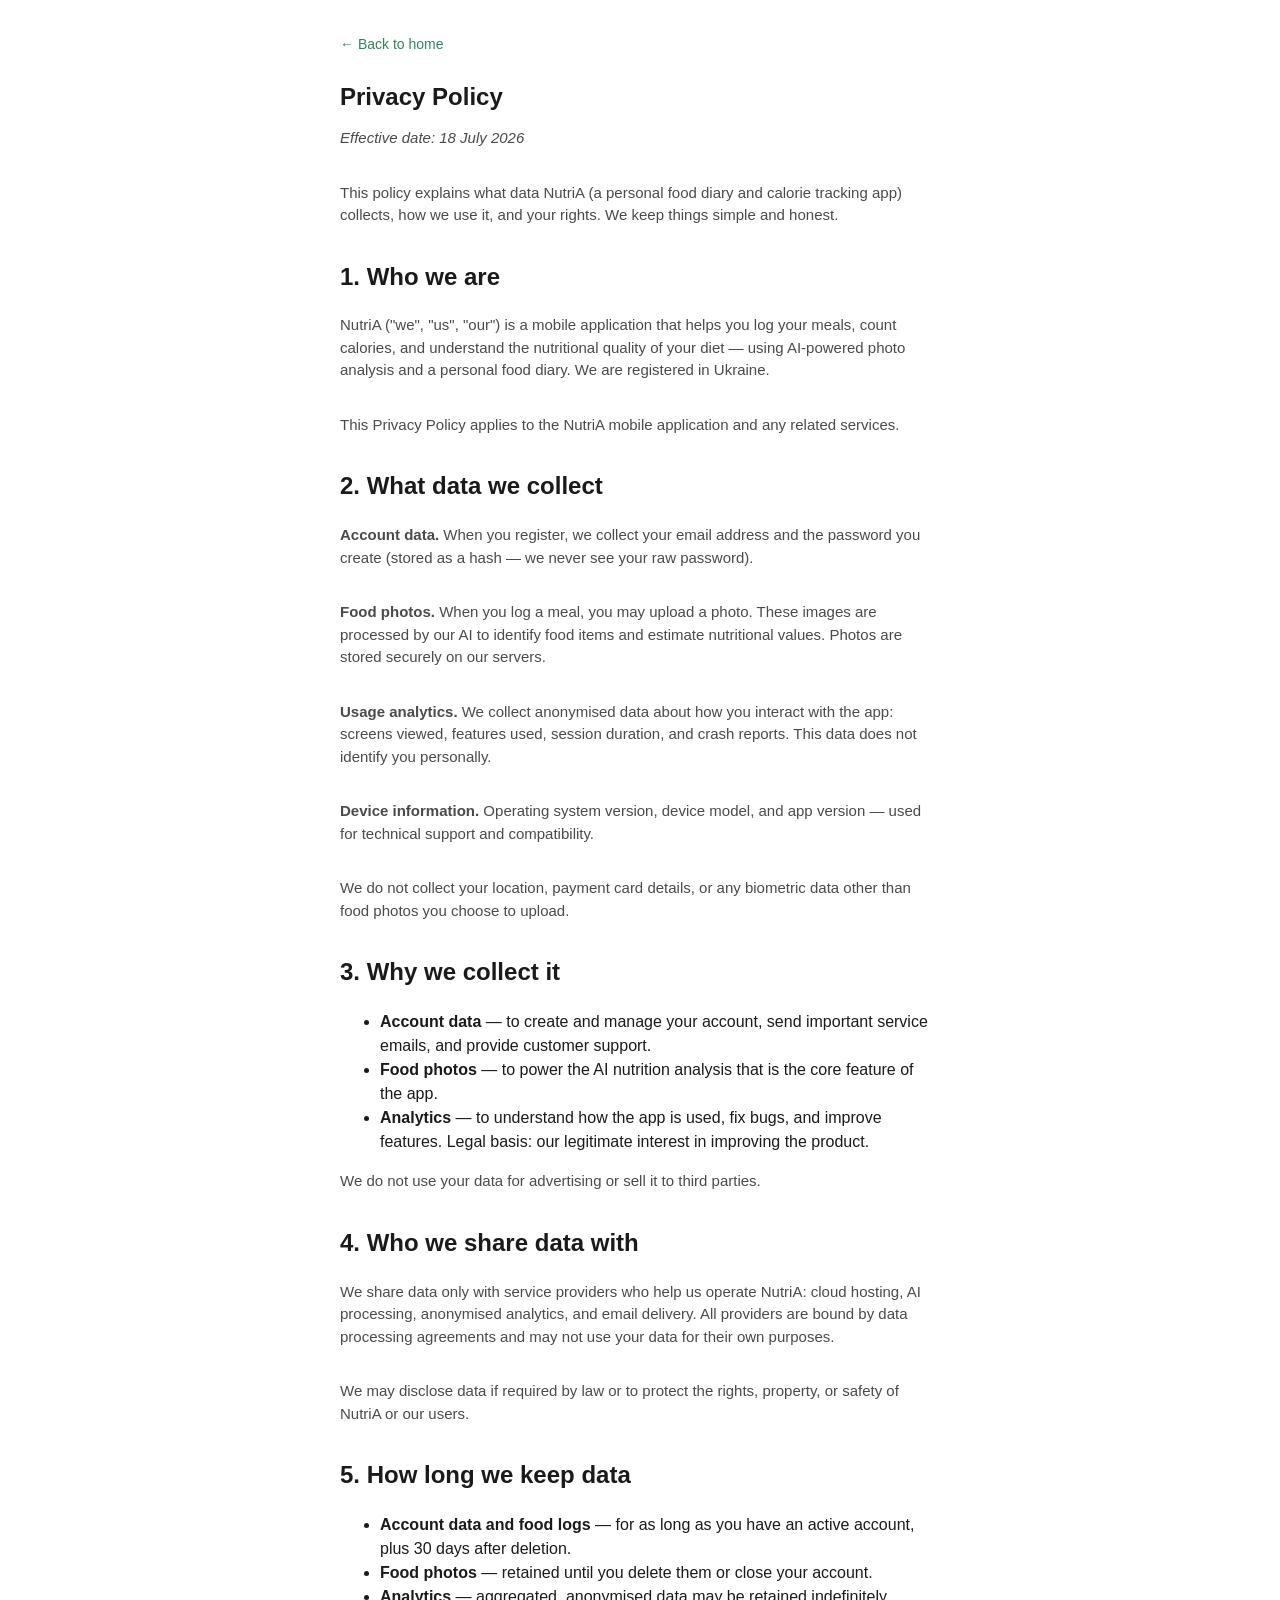
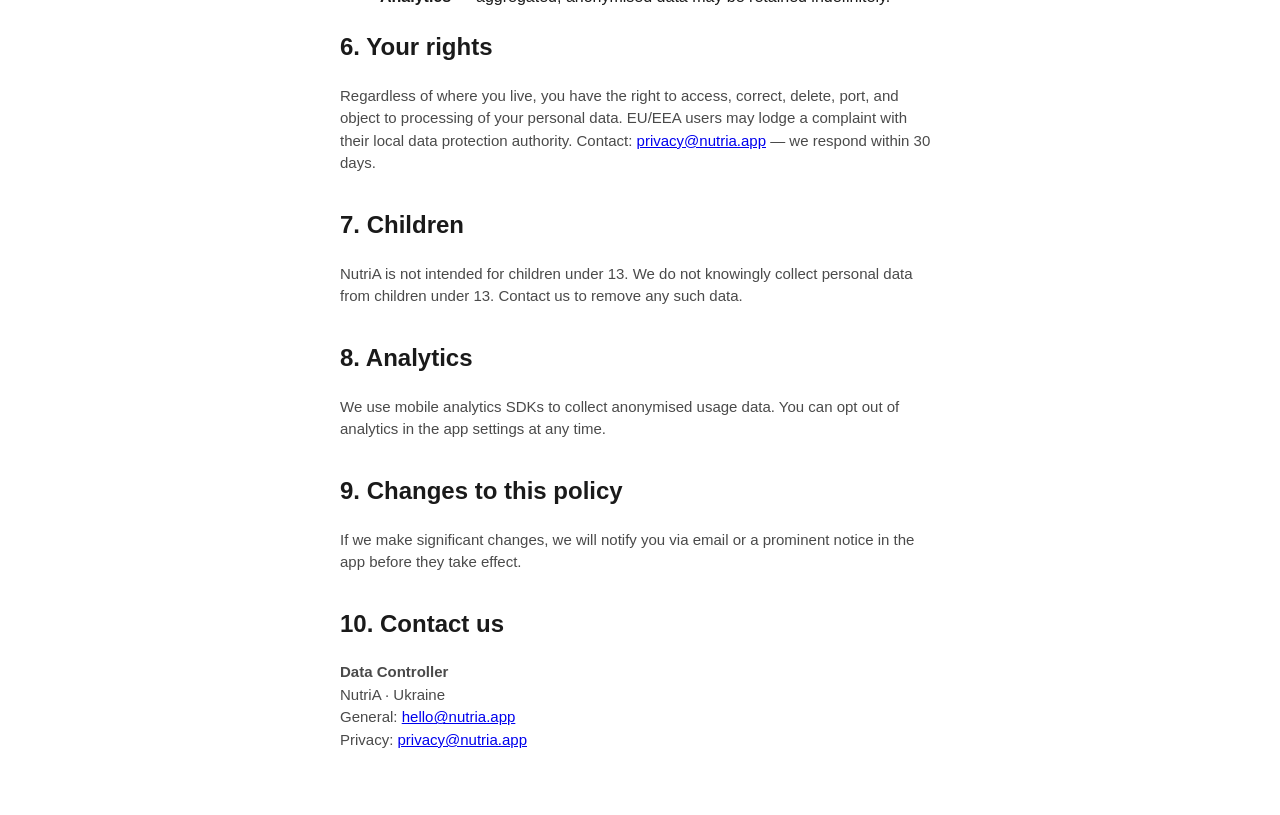
==== privacy.html @ b4bfec24 "Add NutriA welcome page with app store redirect, Terms of Use, and Privacy Policy Co-Authored-By: Cl" ====
<!doctype html>
<html lang="en">
<head>
  <meta charset="UTF-8" />
  <meta name="viewport" content="width=device-width, initial-scale=1.0" />
  <title>Privacy Policy — NutriA</title>
  <link rel="stylesheet" href="css/style.css" />
</head>
<body>
  <div class="legal">
    <a class="back-link" href="index.html">&larr; Back to home</a>
    <h1>Privacy Policy</h1>
    <p><em>Effective date: 18 July 2026</em></p>
    <p>This policy explains what data NutriA (a personal food diary and calorie tracking app) collects, how we use it, and your rights. We keep things simple and honest.</p>

    <h2>1. Who we are</h2>
    <p>NutriA ("we", "us", "our") is a mobile application that helps you log your meals, count calories, and understand the nutritional quality of your diet — using AI-powered photo analysis and a personal food diary. We are registered in Ukraine.</p>
    <p>This Privacy Policy applies to the NutriA mobile application and any related services.</p>

    <h2>2. What data we collect</h2>
    <p><strong>Account data.</strong> When you register, we collect your email address and the password you create (stored as a hash — we never see your raw password).</p>
    <p><strong>Food photos.</strong> When you log a meal, you may upload a photo. These images are processed by our AI to identify food items and estimate nutritional values. Photos are stored securely on our servers.</p>
    <p><strong>Usage analytics.</strong> We collect anonymised data about how you interact with the app: screens viewed, features used, session duration, and crash reports. This data does not identify you personally.</p>
    <p><strong>Device information.</strong> Operating system version, device model, and app version — used for technical support and compatibility.</p>
    <p>We do not collect your location, payment card details, or any biometric data other than food photos you choose to upload.</p>

    <h2>3. Why we collect it</h2>
    <ul>
      <li><strong>Account data</strong> — to create and manage your account, send important service emails, and provide customer support.</li>
      <li><strong>Food photos</strong> — to power the AI nutrition analysis that is the core feature of the app.</li>
      <li><strong>Analytics</strong> — to understand how the app is used, fix bugs, and improve features. Legal basis: our legitimate interest in improving the product.</li>
    </ul>
    <p>We do not use your data for advertising or sell it to third parties.</p>

    <h2>4. Who we share data with</h2>
    <p>We share data only with service providers who help us operate NutriA: cloud hosting, AI processing, anonymised analytics, and email delivery. All providers are bound by data processing agreements and may not use your data for their own purposes.</p>
    <p>We may disclose data if required by law or to protect the rights, property, or safety of NutriA or our users.</p>

    <h2>5. How long we keep data</h2>
    <ul>
      <li><strong>Account data and food logs</strong> — for as long as you have an active account, plus 30 days after deletion.</li>
      <li><strong>Food photos</strong> — retained until you delete them or close your account.</li>
      <li><strong>Analytics</strong> — aggregated, anonymised data may be retained indefinitely.</li>
    </ul>

    <h2>6. Your rights</h2>
    <p>Regardless of where you live, you have the right to access, correct, delete, port, and object to processing of your personal data. EU/EEA users may lodge a complaint with their local data protection authority. Contact: <a href="mailto:privacy@nutria.app">privacy@nutria.app</a> — we respond within 30 days.</p>

    <h2>7. Children</h2>
    <p>NutriA is not intended for children under 13. We do not knowingly collect personal data from children under 13. Contact us to remove any such data.</p>

    <h2>8. Analytics</h2>
    <p>We use mobile analytics SDKs to collect anonymised usage data. You can opt out of analytics in the app settings at any time.</p>

    <h2>9. Changes to this policy</h2>
    <p>If we make significant changes, we will notify you via email or a prominent notice in the app before they take effect.</p>

    <h2>10. Contact us</h2>
    <p><strong>Data Controller</strong><br />
    NutriA · Ukraine<br />
    General: <a href="mailto:hello@nutria.app">hello@nutria.app</a><br />
    Privacy: <a href="mailto:privacy@nutria.app">privacy@nutria.app</a></p>
  </div>
</body>
</html>
---- css/style.css ----
* {
  box-sizing: border-box;
}

body {
  margin: 0;
  font-family: -apple-system, BlinkMacSystemFont, "Segoe UI", Roboto, Arial, sans-serif;
  color: #1a1a1a;
  background: #ffffff;
  line-height: 1.5;
}

.container {
  max-width: 480px;
  margin: 0 auto;
  padding: 32px 20px;
  text-align: center;
}

.logo {
  width: 96px;
  height: 96px;
  margin: 0 auto 24px;
  border-radius: 22px;
  background: #2f855a;
  color: #fff;
  display: flex;
  align-items: center;
  justify-content: center;
  font-size: 40px;
  font-weight: 700;
}

h1 {
  font-size: 28px;
  margin: 0 0 12px;
}

p {
  font-size: 16px;
  color: #4a4a4a;
  margin: 0 0 32px;
}

.store-buttons {
  display: flex;
  flex-direction: column;
  gap: 12px;
  margin-bottom: 32px;
}

.store-button {
  display: block;
  padding: 14px 20px;
  border-radius: 12px;
  text-decoration: none;
  font-weight: 600;
  font-size: 16px;
  color: #fff;
  background: #1a1a1a;
  transition: opacity 0.15s ease;
}

.store-button:active {
  opacity: 0.8;
}

.store-button.google-play {
  background: #01875f;
}

.store-button.app-store {
  background: #000000;
}

.redirect-note {
  font-size: 13px;
  color: #999;
  min-height: 18px;
}

footer {
  margin-top: 40px;
  font-size: 13px;
  color: #999;
}

footer a {
  color: #999;
  text-decoration: underline;
}

.legal {
  max-width: 640px;
  margin: 0 auto;
  padding: 32px 20px;
}

.legal h1 {
  font-size: 24px;
  text-align: left;
}

.legal p {
  text-align: left;
  font-size: 15px;
}

.back-link {
  display: inline-block;
  margin-bottom: 24px;
  color: #2f855a;
  text-decoration: none;
  font-size: 14px;
}
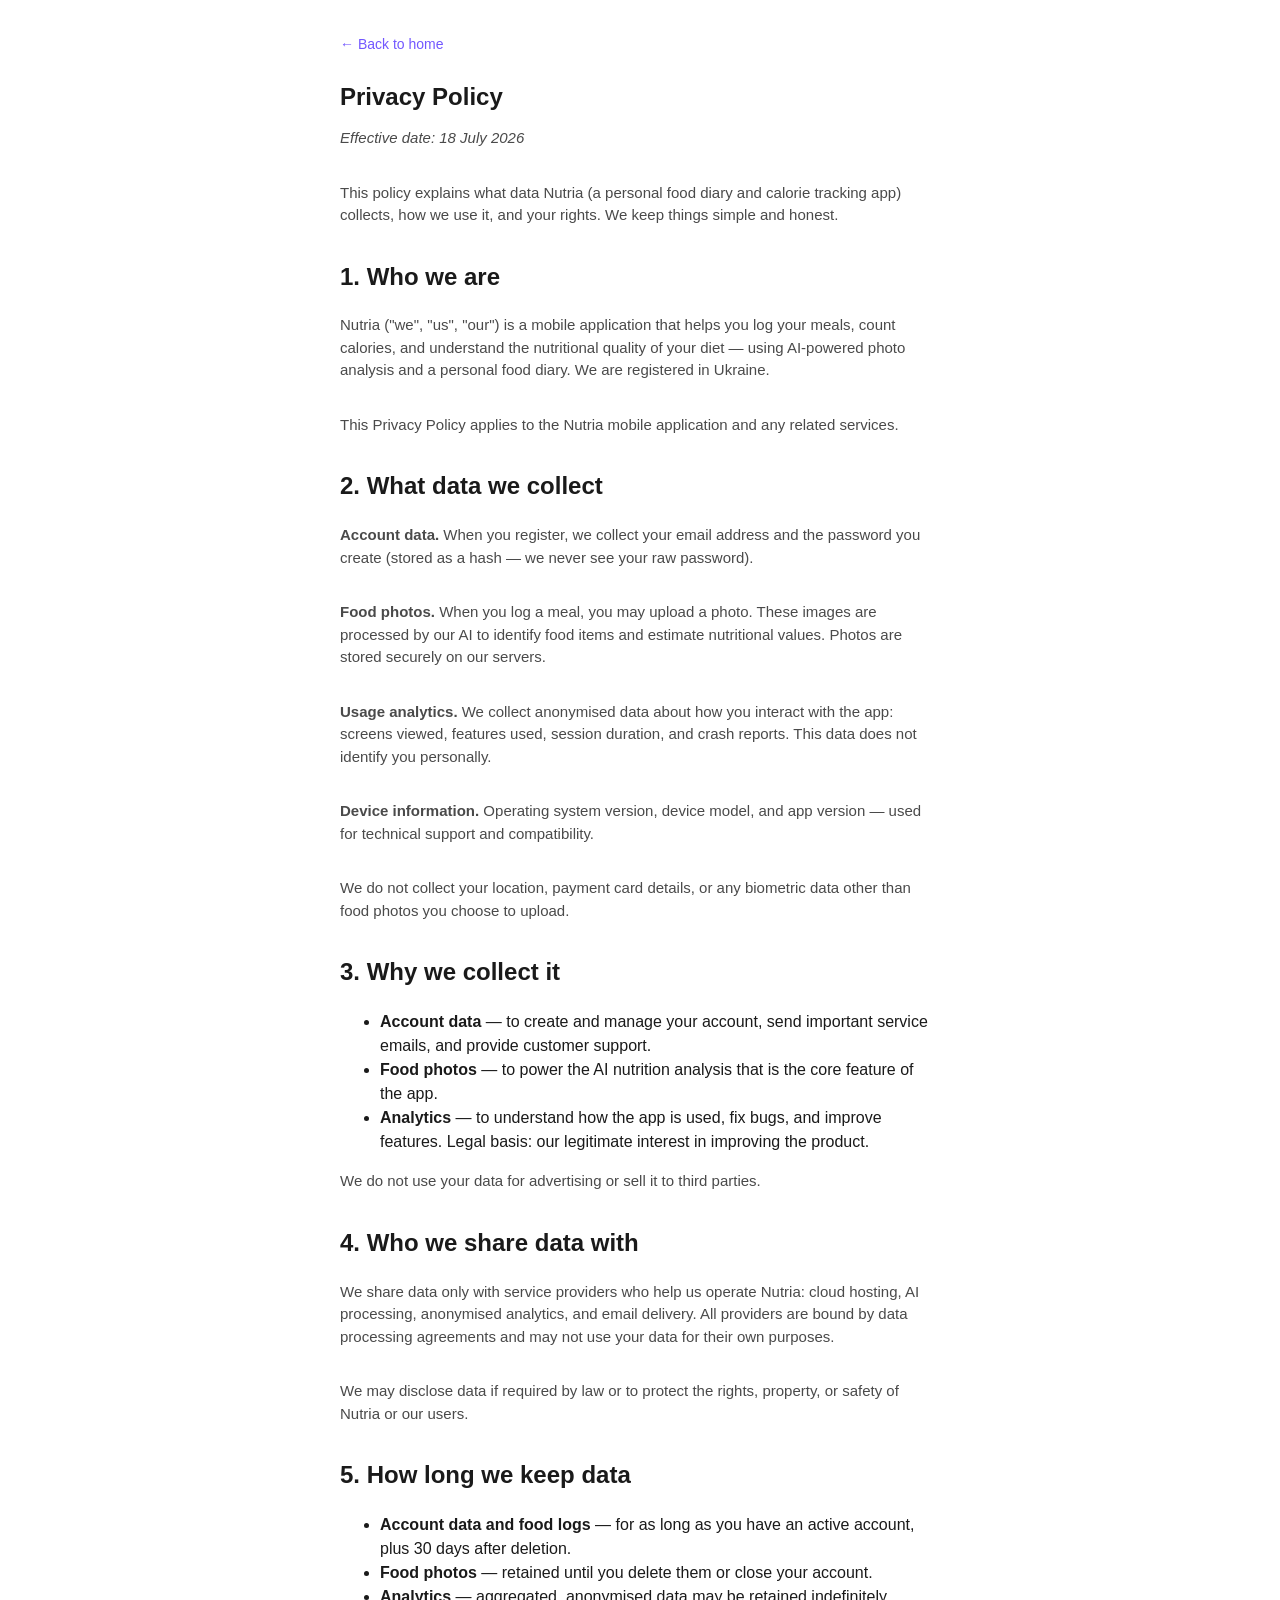
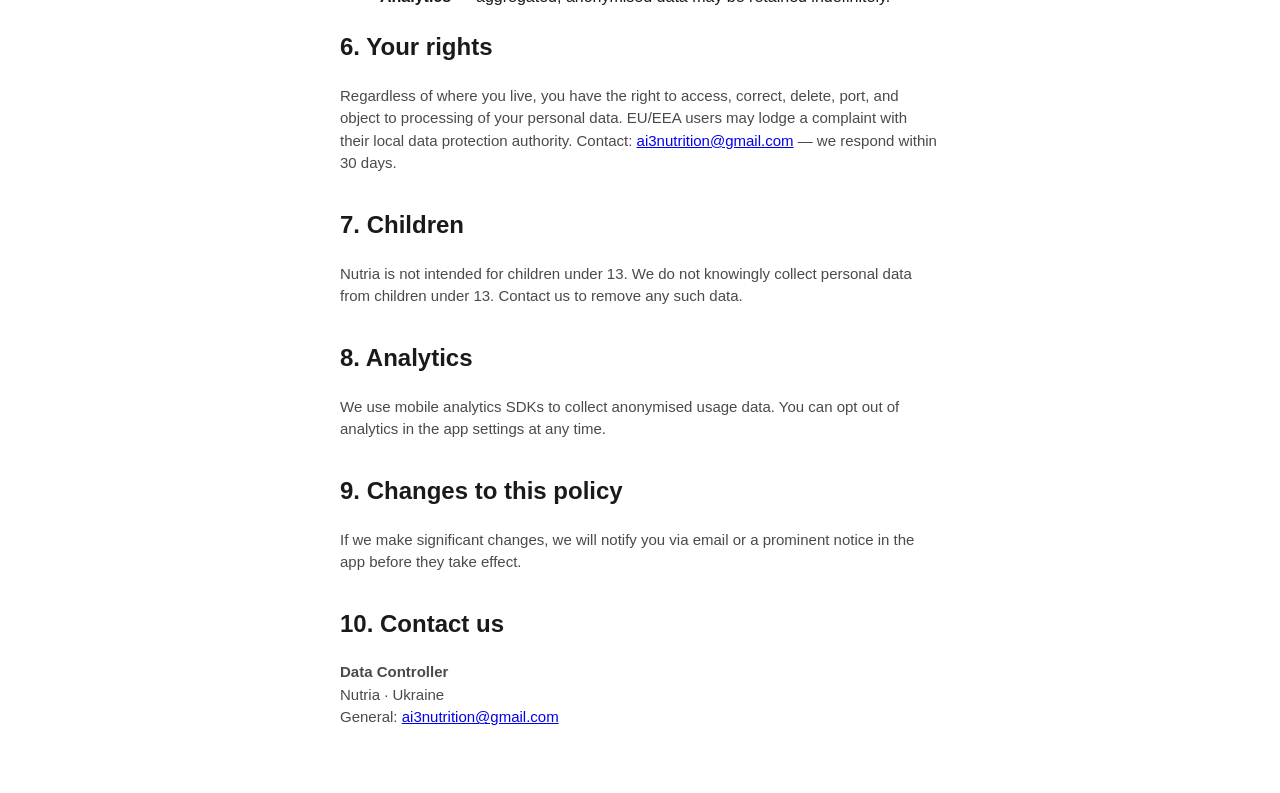
==== commit 477f3d7e: "Rename NutriA to Nutria and unify contact email Co-Authored-By: Claude Sonnet 5 <noreply@anthropic.c" ====
--- a/privacy.html
+++ b/privacy.html
@@ -3,7 +3,7 @@
 <head>
   <meta charset="UTF-8" />
   <meta name="viewport" content="width=device-width, initial-scale=1.0" />
-  <title>Privacy Policy — NutriA</title>
+  <title>Privacy Policy — Nutria</title>
   <link rel="stylesheet" href="css/style.css" />
 </head>
 <body>
@@ -11,11 +11,11 @@
     <a class="back-link" href="index.html">&larr; Back to home</a>
     <h1>Privacy Policy</h1>
     <p><em>Effective date: 18 July 2026</em></p>
-    <p>This policy explains what data NutriA (a personal food diary and calorie tracking app) collects, how we use it, and your rights. We keep things simple and honest.</p>
+    <p>This policy explains what data Nutria (a personal food diary and calorie tracking app) collects, how we use it, and your rights. We keep things simple and honest.</p>
 
     <h2>1. Who we are</h2>
-    <p>NutriA ("we", "us", "our") is a mobile application that helps you log your meals, count calories, and understand the nutritional quality of your diet — using AI-powered photo analysis and a personal food diary. We are registered in Ukraine.</p>
-    <p>This Privacy Policy applies to the NutriA mobile application and any related services.</p>
+    <p>Nutria ("we", "us", "our") is a mobile application that helps you log your meals, count calories, and understand the nutritional quality of your diet — using AI-powered photo analysis and a personal food diary. We are registered in Ukraine.</p>
+    <p>This Privacy Policy applies to the Nutria mobile application and any related services.</p>
 
     <h2>2. What data we collect</h2>
     <p><strong>Account data.</strong> When you register, we collect your email address and the password you create (stored as a hash — we never see your raw password).</p>
@@ -33,8 +33,8 @@
     <p>We do not use your data for advertising or sell it to third parties.</p>
 
     <h2>4. Who we share data with</h2>
-    <p>We share data only with service providers who help us operate NutriA: cloud hosting, AI processing, anonymised analytics, and email delivery. All providers are bound by data processing agreements and may not use your data for their own purposes.</p>
-    <p>We may disclose data if required by law or to protect the rights, property, or safety of NutriA or our users.</p>
+    <p>We share data only with service providers who help us operate Nutria: cloud hosting, AI processing, anonymised analytics, and email delivery. All providers are bound by data processing agreements and may not use your data for their own purposes.</p>
+    <p>We may disclose data if required by law or to protect the rights, property, or safety of Nutria or our users.</p>
 
     <h2>5. How long we keep data</h2>
     <ul>
@@ -44,10 +44,10 @@
     </ul>
 
     <h2>6. Your rights</h2>
-    <p>Regardless of where you live, you have the right to access, correct, delete, port, and object to processing of your personal data. EU/EEA users may lodge a complaint with their local data protection authority. Contact: <a href="mailto:privacy@nutria.app">privacy@nutria.app</a> — we respond within 30 days.</p>
+    <p>Regardless of where you live, you have the right to access, correct, delete, port, and object to processing of your personal data. EU/EEA users may lodge a complaint with their local data protection authority. Contact: <a href="mailto:ai3nutrition@gmail.com">ai3nutrition@gmail.com</a> — we respond within 30 days.</p>
 
     <h2>7. Children</h2>
-    <p>NutriA is not intended for children under 13. We do not knowingly collect personal data from children under 13. Contact us to remove any such data.</p>
+    <p>Nutria is not intended for children under 13. We do not knowingly collect personal data from children under 13. Contact us to remove any such data.</p>
 
     <h2>8. Analytics</h2>
     <p>We use mobile analytics SDKs to collect anonymised usage data. You can opt out of analytics in the app settings at any time.</p>
@@ -57,9 +57,8 @@
 
     <h2>10. Contact us</h2>
     <p><strong>Data Controller</strong><br />
-    NutriA · Ukraine<br />
-    General: <a href="mailto:hello@nutria.app">hello@nutria.app</a><br />
-    Privacy: <a href="mailto:privacy@nutria.app">privacy@nutria.app</a></p>
+    Nutria · Ukraine<br />
+    General: <a href="mailto:ai3nutrition@gmail.com">ai3nutrition@gmail.com</a></p>
   </div>
 </body>
 </html>
--- a/css/style.css
+++ b/css/style.css
@@ -22,7 +22,7 @@
   height: 96px;
   margin: 0 auto 24px;
   border-radius: 22px;
-  background: #2f855a;
+  background: #7257FF;
   color: #fff;
   display: flex;
   align-items: center;
@@ -66,7 +66,7 @@
 }
 
 .store-button.google-play {
-  background: #01875f;
+  background: #7257FF;
 }
 
 .store-button.app-store {
@@ -109,7 +109,7 @@
 .back-link {
   display: inline-block;
   margin-bottom: 24px;
-  color: #2f855a;
+  color: #7257FF;
   text-decoration: none;
   font-size: 14px;
 }
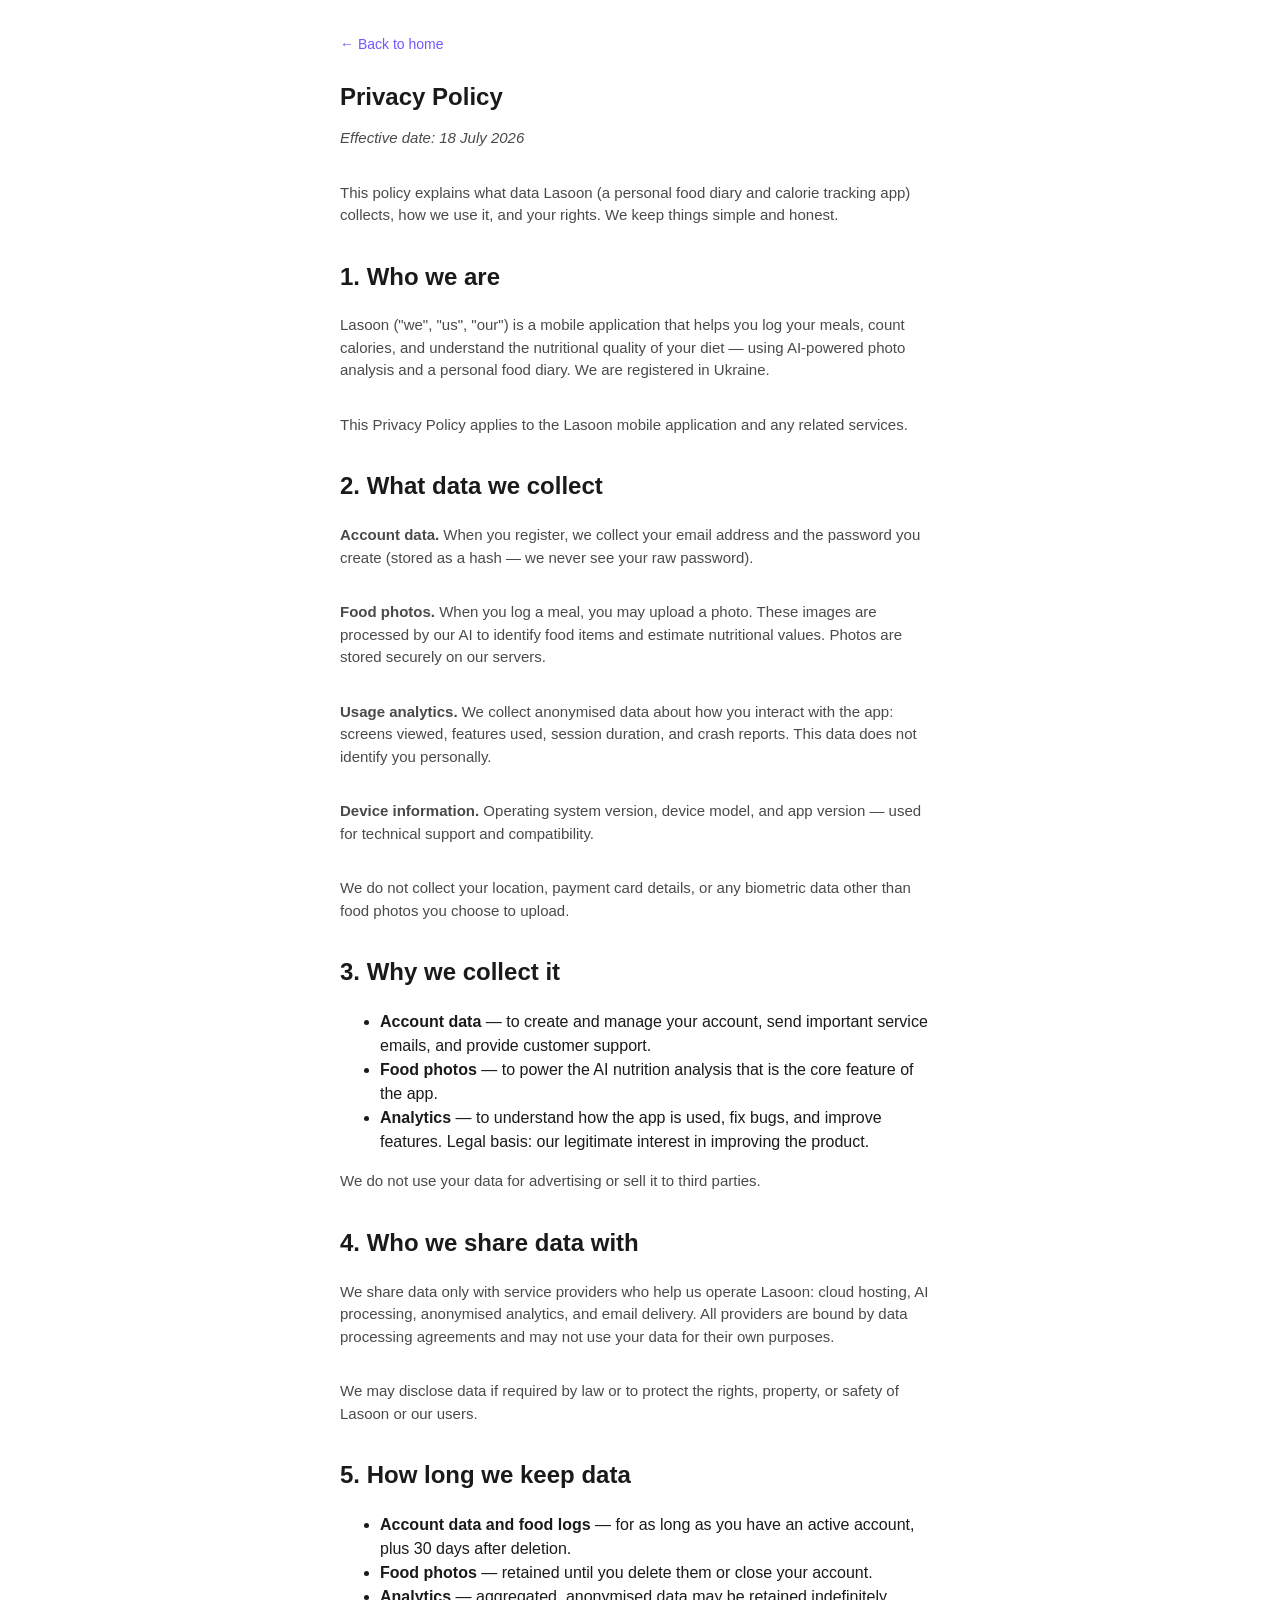
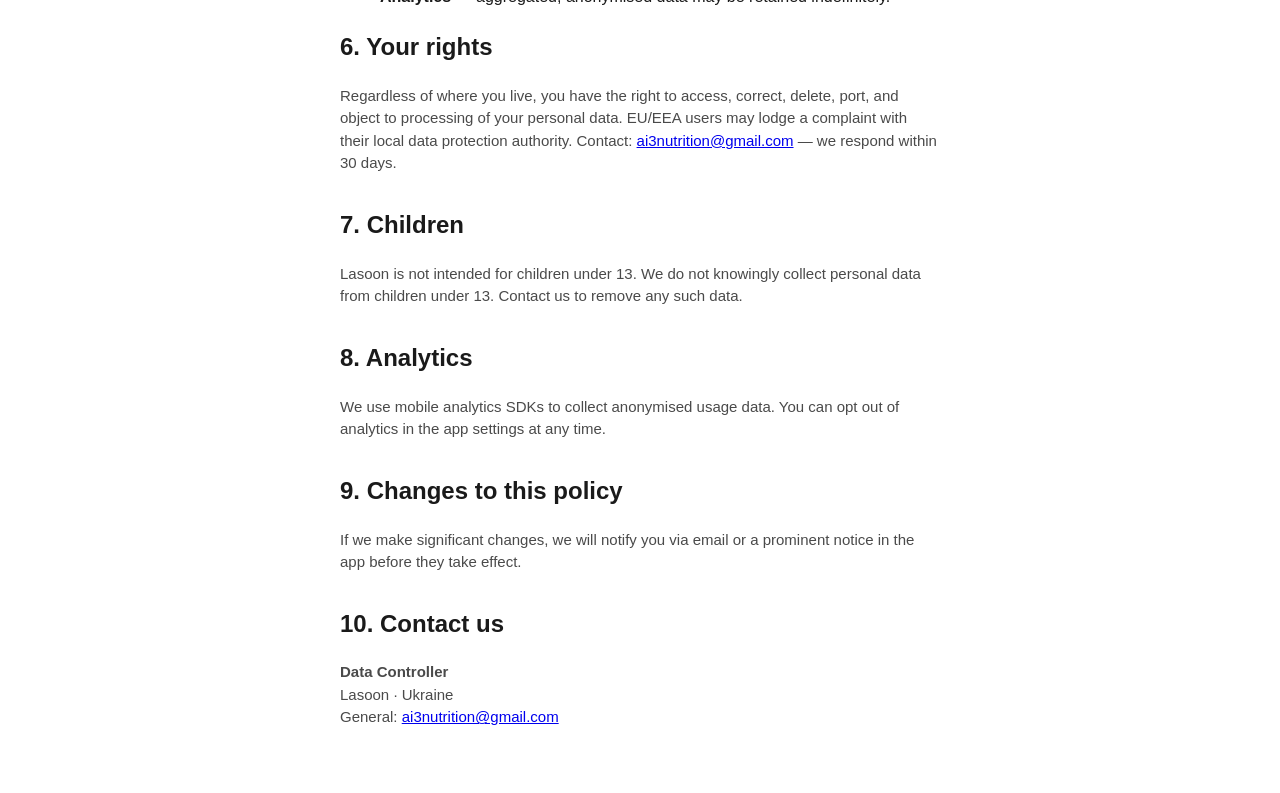
==== commit 0a2795bc: "Rename Nutria to Lasoon and add app logo image" ====
--- a/privacy.html
+++ b/privacy.html
@@ -3,7 +3,7 @@
 <head>
   <meta charset="UTF-8" />
   <meta name="viewport" content="width=device-width, initial-scale=1.0" />
-  <title>Privacy Policy — Nutria</title>
+  <title>Privacy Policy — Lasoon</title>
   <link rel="stylesheet" href="css/style.css" />
 </head>
 <body>
@@ -11,11 +11,11 @@
     <a class="back-link" href="index.html">&larr; Back to home</a>
     <h1>Privacy Policy</h1>
     <p><em>Effective date: 18 July 2026</em></p>
-    <p>This policy explains what data Nutria (a personal food diary and calorie tracking app) collects, how we use it, and your rights. We keep things simple and honest.</p>
+    <p>This policy explains what data Lasoon (a personal food diary and calorie tracking app) collects, how we use it, and your rights. We keep things simple and honest.</p>
 
     <h2>1. Who we are</h2>
-    <p>Nutria ("we", "us", "our") is a mobile application that helps you log your meals, count calories, and understand the nutritional quality of your diet — using AI-powered photo analysis and a personal food diary. We are registered in Ukraine.</p>
-    <p>This Privacy Policy applies to the Nutria mobile application and any related services.</p>
+    <p>Lasoon ("we", "us", "our") is a mobile application that helps you log your meals, count calories, and understand the nutritional quality of your diet — using AI-powered photo analysis and a personal food diary. We are registered in Ukraine.</p>
+    <p>This Privacy Policy applies to the Lasoon mobile application and any related services.</p>
 
     <h2>2. What data we collect</h2>
     <p><strong>Account data.</strong> When you register, we collect your email address and the password you create (stored as a hash — we never see your raw password).</p>
@@ -33,8 +33,8 @@
     <p>We do not use your data for advertising or sell it to third parties.</p>
 
     <h2>4. Who we share data with</h2>
-    <p>We share data only with service providers who help us operate Nutria: cloud hosting, AI processing, anonymised analytics, and email delivery. All providers are bound by data processing agreements and may not use your data for their own purposes.</p>
-    <p>We may disclose data if required by law or to protect the rights, property, or safety of Nutria or our users.</p>
+    <p>We share data only with service providers who help us operate Lasoon: cloud hosting, AI processing, anonymised analytics, and email delivery. All providers are bound by data processing agreements and may not use your data for their own purposes.</p>
+    <p>We may disclose data if required by law or to protect the rights, property, or safety of Lasoon or our users.</p>
 
     <h2>5. How long we keep data</h2>
     <ul>
@@ -47,7 +47,7 @@
     <p>Regardless of where you live, you have the right to access, correct, delete, port, and object to processing of your personal data. EU/EEA users may lodge a complaint with their local data protection authority. Contact: <a href="mailto:ai3nutrition@gmail.com">ai3nutrition@gmail.com</a> — we respond within 30 days.</p>
 
     <h2>7. Children</h2>
-    <p>Nutria is not intended for children under 13. We do not knowingly collect personal data from children under 13. Contact us to remove any such data.</p>
+    <p>Lasoon is not intended for children under 13. We do not knowingly collect personal data from children under 13. Contact us to remove any such data.</p>
 
     <h2>8. Analytics</h2>
     <p>We use mobile analytics SDKs to collect anonymised usage data. You can opt out of analytics in the app settings at any time.</p>
@@ -57,7 +57,7 @@
 
     <h2>10. Contact us</h2>
     <p><strong>Data Controller</strong><br />
-    Nutria · Ukraine<br />
+    Lasoon · Ukraine<br />
     General: <a href="mailto:ai3nutrition@gmail.com">ai3nutrition@gmail.com</a></p>
   </div>
 </body>
--- a/css/style.css
+++ b/css/style.css
@@ -18,17 +18,18 @@
 }
 
 .logo {
-  width: 96px;
-  height: 96px;
+  width: 72px;
+  height: 72px;
   margin: 0 auto 24px;
-  border-radius: 22px;
+  border-radius: 18px;
   background: #7257FF;
-  color: #fff;
-  display: flex;
-  align-items: center;
-  justify-content: center;
-  font-size: 40px;
-  font-weight: 700;
+  overflow: hidden;
+}
+
+.logo img {
+  display: block;
+  width: 100%;
+  height: 100%;
 }
 
 h1 {
